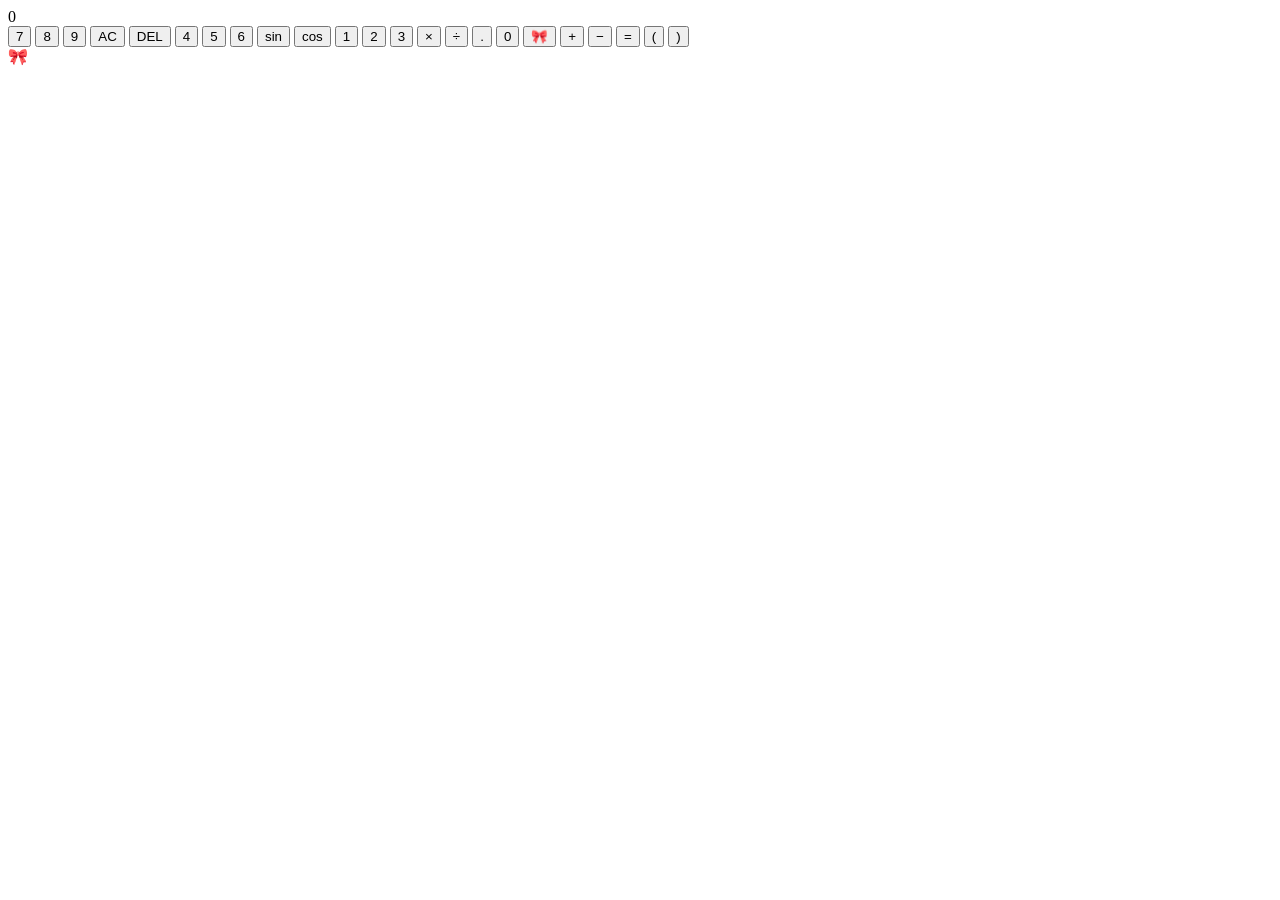
==== index.html @ 336ba1b0 "Update and rename MyCal/index.html to index.html" ====
<!DOCTYPE html>
<html lang="en">
<head>
  <meta charset="UTF-8">
  <meta name="viewport" content="width=device-width, initial-scale=1.0">
  <title>Simran Cal</title>
  <link rel="stylesheet" href="style.css">
</head>
<body>
  <div class="calculator">
    <div class="display" id="display">0</div>
    <div class="buttons">
      <button class="btn" onclick="appendNumber('7')">7</button>
      <button class="btn" onclick="appendNumber('8')">8</button>
      <button class="btn" onclick="appendNumber('9')">9</button>
      <button class="clear" onclick="clearDisplay()">AC</button>
      <button class="clear" onclick="deleteLast()">DEL</button>

      <button class="btn" onclick="appendNumber('4')">4</button>
      <button class="btn" onclick="appendNumber('5')">5</button>
      <button class="btn" onclick="appendNumber('6')">6</button>
      <button class="opt" onclick="addTrig('sin')">sin</button>
      <button class="opt" onclick="addTrig('cos')">cos</button>

      <button class="btn" onclick="appendNumber('1')">1</button>
      <button class="btn" onclick="appendNumber('2')">2</button>
      <button class="btn" onclick="appendNumber('3')">3</button>
      <button class="opt" onclick="appendOperator('*')">×</button>
      <button class="opt" onclick="appendOperator('/')">÷</button>
      
      
      <button class="opt" onclick="appendOperator('.')">.</button>
      <button class="btn" onclick="appendNumber('0')">0</button>
      <button class="btn" onclick="appendNumber('Pookie')">🎀</button>
      <button class="opt" onclick="appendOperator('+')">+</button>
      <button class="opt" onclick="appendOperator('-')">−</button>

      <button class="equals" onclick="calculateResult()">=</button>
      <button class="opt" onclick="appendBracket('(')">(</button>
      <button class="opt" onclick="appendBracket(')')">)</button>
    </div>
    <div class="bow">🎀</div>
  </div>

  <script src="script.js"></script>
</body>
</html>
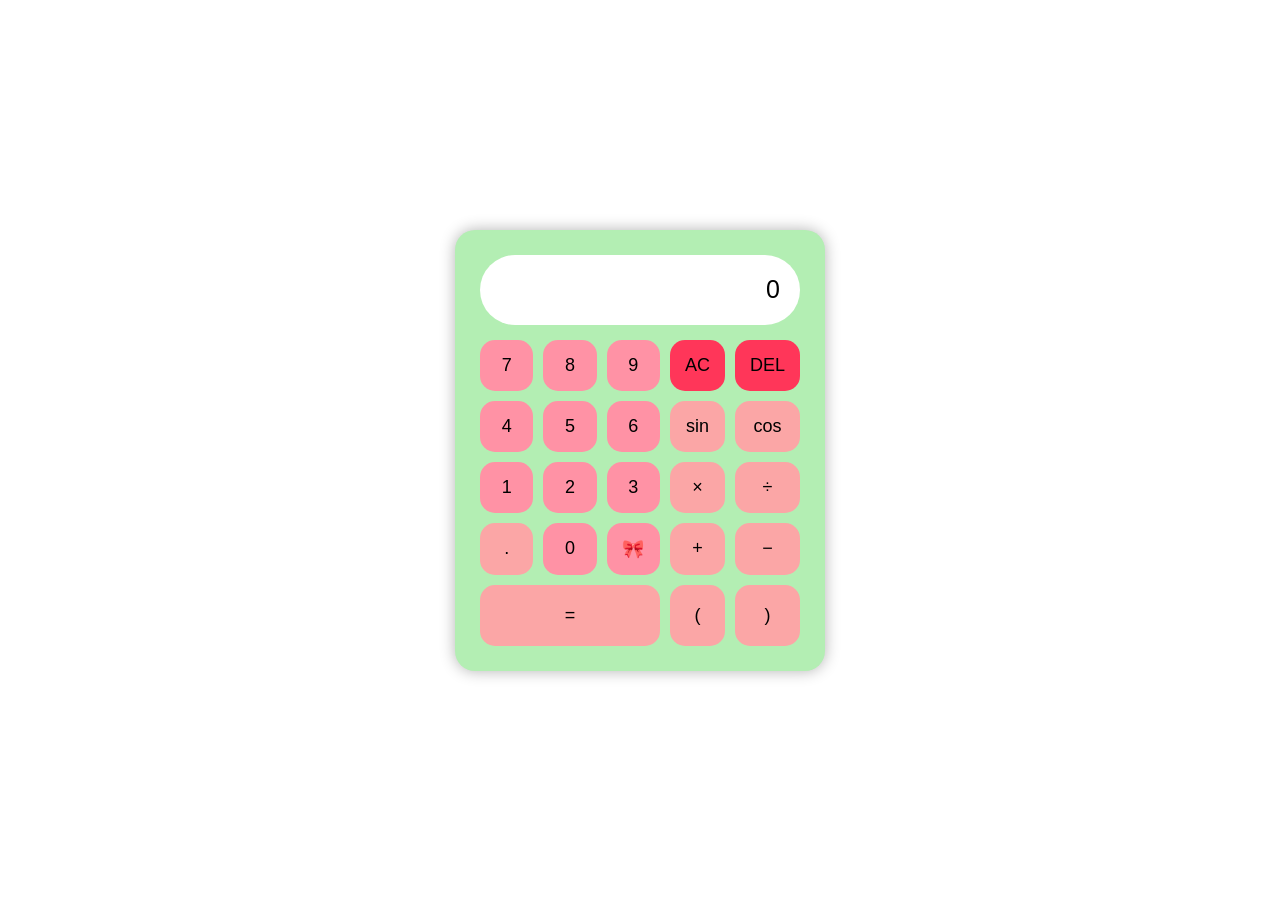
==== commit 8df87776: "Update index.html" ====
--- a/index.html
+++ b/index.html
@@ -39,7 +39,6 @@
       <button class="opt" onclick="appendBracket('(')">(</button>
       <button class="opt" onclick="appendBracket(')')">)</button>
     </div>
-    <div class="bow">🎀</div>
   </div>
 
   <script src="script.js"></script>
--- a/style.css
+++ b/style.css
@@ -0,0 +1,115 @@
+body {
+  font-family: Arial, sans-serif;
+  display: flex;
+  justify-content: center;
+  align-items: center;
+  height: 100vh;
+  margin: 0;
+  background-color: white;
+}
+
+.calculator {
+  background: #b3eeb3;
+  padding: 25px;
+  border-radius: 20px;
+  box-shadow: 0 0 15px rgba(0,0,0,0.3);
+  width: 320px;
+}
+
+.bow {
+  position: absolute;
+  top: 169px;
+  left: 556px;
+  font-size: 40px;
+  border: none;
+}
+
+.display {
+  background-color: white;
+  padding: 20px;
+  margin-bottom: 15px;
+  border-radius: 50px;
+  text-align: right;
+  font-size: 25px;
+  height: 30px;
+  overflow: hidden;
+}
+
+.buttons {
+  display: grid;
+  grid-template-columns: repeat(5, 1fr);
+  gap: 10px;
+}
+
+.btn {
+  background: #FF92A5;
+  border: none;
+  border-radius: 15px;
+  padding: 15px;
+  font-size: 18px;
+  cursor: pointer;
+  transition: background 0.2s;
+}
+.opt{
+  background: #fba6a6;
+  border: none;
+  border-radius: 15px;
+  padding: 15px;
+  font-size: 18px;
+  cursor: pointer;
+  transition: background 0.2s;
+}
+
+.opt:hover {
+  background: #FF0833;
+}
+
+.opt:active {
+  background-color: #5DF15D;
+}
+
+.btn:hover {
+  background: #FF0833;
+}
+
+.btn:active {
+  background-color: #5DF15D;
+}
+
+.clear{
+  border: none;
+  border-radius: 15px;
+  padding: 15px;
+  font-size: 18px;
+  cursor: pointer;
+  transition: background 0.2s;
+  background-color: #FF3659;
+  color: black;
+}
+.equals{
+  grid-column: span 3;
+  background: #fba6a6;
+  border: none;
+  border-radius: 15px;
+  padding: 20px;
+  font-size: 18px;
+  cursor: pointer;
+  transition: background 0.2s;
+}
+
+.equals:hover {
+  background-color: #FF0833;
+}
+
+.equals:active {
+  background-color: #5DF15D;
+}
+        
+.clear:hover {
+  background-color: #FF0833;
+}
+        
+.clear:active {
+  background-color: #5DF15D;
+}
+ 
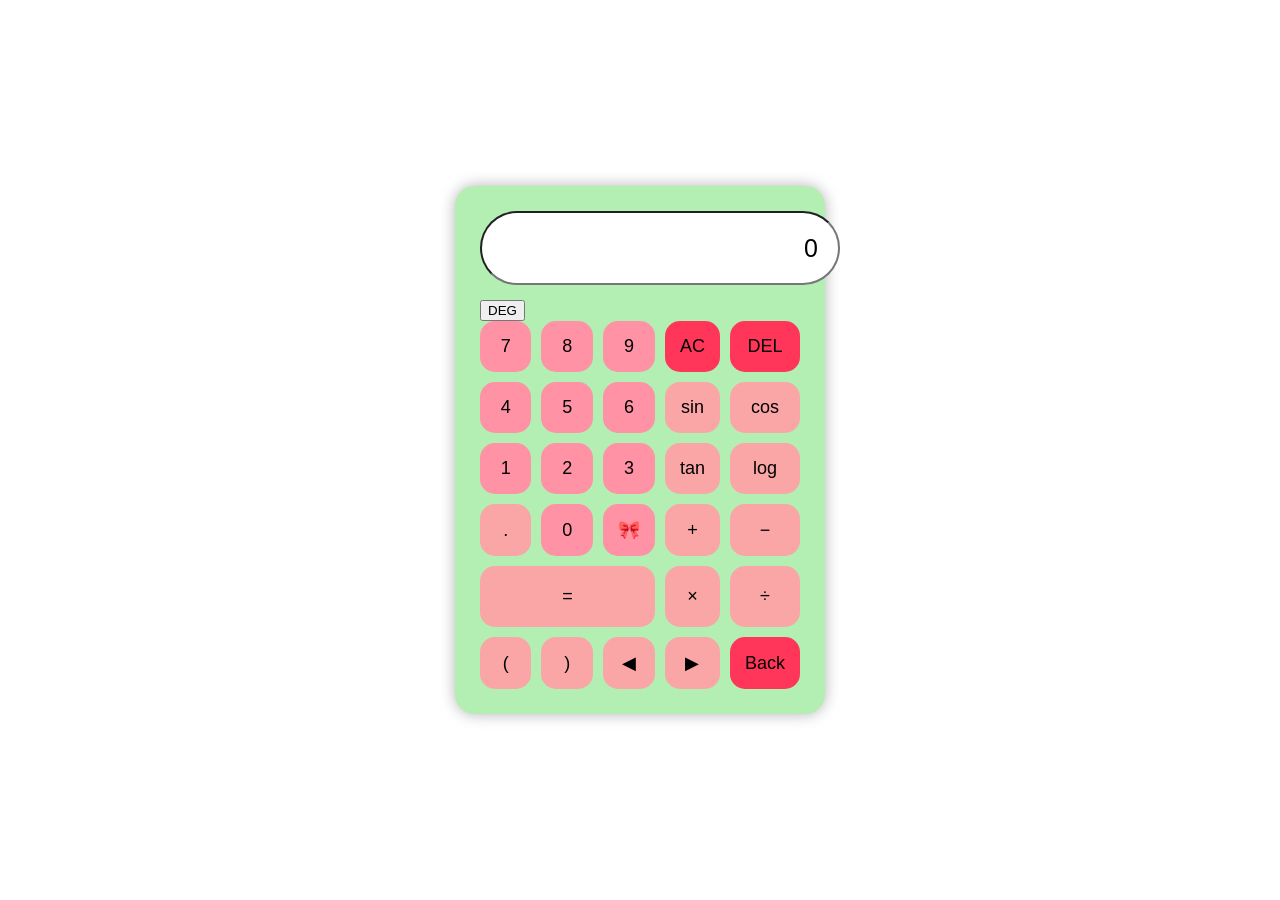
==== commit 00060a27: "Update index.html" ====
--- a/index.html
+++ b/index.html
@@ -1,14 +1,16 @@
 <!DOCTYPE html>
 <html lang="en">
 <head>
-  <meta charset="UTF-8">
-  <meta name="viewport" content="width=device-width, initial-scale=1.0">
+  <meta charset="UTF-8" />
+  <meta name="viewport" content="width=device-width, initial-scale=1.0"/>
   <title>Simran Cal</title>
-  <link rel="stylesheet" href="style.css">
+  <link rel="stylesheet" href="style.css" />
 </head>
 <body>
   <div class="calculator">
-    <div class="display" id="display">0</div>
+    <input class="display" id="display" value="0" />
+    <button class="mode-toggle" onclick="toggleMode()"><span id="mode">DEG</span></button>
+
     <div class="buttons">
       <button class="btn" onclick="appendNumber('7')">7</button>
       <button class="btn" onclick="appendNumber('8')">8</button>
@@ -19,25 +21,31 @@
       <button class="btn" onclick="appendNumber('4')">4</button>
       <button class="btn" onclick="appendNumber('5')">5</button>
       <button class="btn" onclick="appendNumber('6')">6</button>
-      <button class="opt" onclick="addTrig('sin')">sin</button>
-      <button class="opt" onclick="addTrig('cos')">cos</button>
+      <button class="opt" onclick="addFunc('sin(')">sin</button>
+      <button class="opt" onclick="addFunc('cos(')">cos</button>
 
       <button class="btn" onclick="appendNumber('1')">1</button>
       <button class="btn" onclick="appendNumber('2')">2</button>
       <button class="btn" onclick="appendNumber('3')">3</button>
-      <button class="opt" onclick="appendOperator('*')">×</button>
-      <button class="opt" onclick="appendOperator('/')">÷</button>
-      
-      
+      <button class="opt" onclick="addFunc('tan(')">tan</button>
+      <button class="opt" onclick="addFunc('log(')">log</button>
+
       <button class="opt" onclick="appendOperator('.')">.</button>
       <button class="btn" onclick="appendNumber('0')">0</button>
       <button class="btn" onclick="appendNumber('Pookie')">🎀</button>
       <button class="opt" onclick="appendOperator('+')">+</button>
-      <button class="opt" onclick="appendOperator('-')">−</button>
+      <button class="opt" onclick="appendOperator('−')">−</button>
 
       <button class="equals" onclick="calculateResult()">=</button>
+      <button class="opt" onclick="appendOperator('×')">×</button>
+      <button class="opt" onclick="appendOperator('/')">÷</button>
+      
       <button class="opt" onclick="appendBracket('(')">(</button>
       <button class="opt" onclick="appendBracket(')')">)</button>
+      <button class="opt" onclick="moveCursor(-1)">◀</button>
+      <button class="opt" onclick="moveCursor(1)">▶</button>
+    <button class="clear" onclick="restoreLast()">Back</button>
+
     </div>
   </div>
 
--- a/style.css
+++ b/style.css
@@ -14,14 +14,6 @@
   border-radius: 20px;
   box-shadow: 0 0 15px rgba(0,0,0,0.3);
   width: 320px;
-}
-
-.bow {
-  position: absolute;
-  top: 169px;
-  left: 556px;
-  font-size: 40px;
-  border: none;
 }
 
 .display {
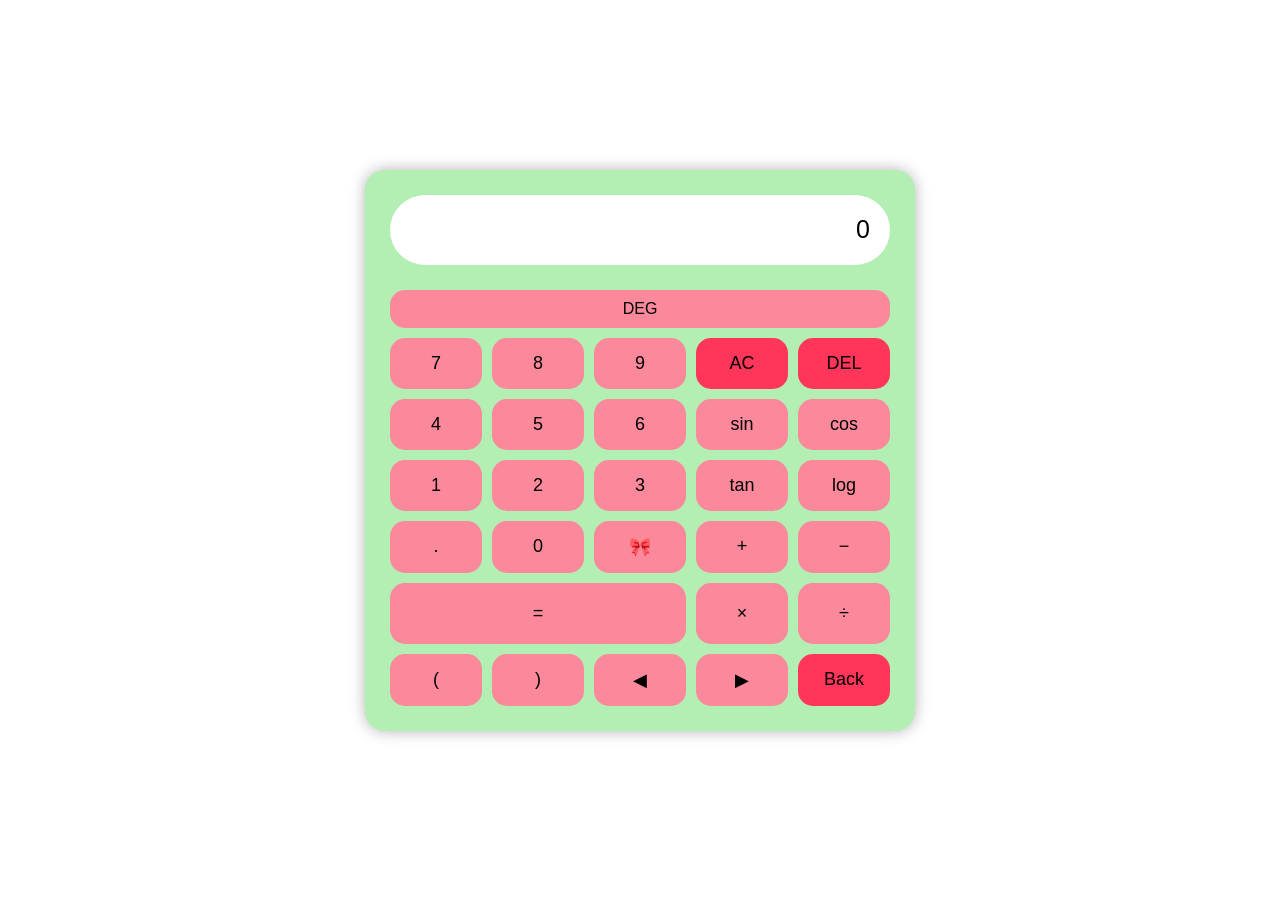
==== commit 335d872a: "Update index.html" ====
--- a/index.html
+++ b/index.html
@@ -8,7 +8,7 @@
 </head>
 <body>
   <div class="calculator">
-    <input class="display" id="display" value="0" />
+    <input class="display" id="display" value="0" readonly />
     <button class="mode-toggle" onclick="toggleMode()"><span id="mode">DEG</span></button>
 
     <div class="buttons">
--- a/style.css
+++ b/style.css
@@ -13,7 +13,8 @@
   padding: 25px;
   border-radius: 20px;
   box-shadow: 0 0 15px rgba(0,0,0,0.3);
-  width: 320px;
+  width: 500px;
+  position: relative;
 }
 
 .display {
@@ -25,6 +26,9 @@
   font-size: 25px;
   height: 30px;
   overflow: hidden;
+  border: none;
+  outline: none;
+  width: 460px;
 }
 
 .buttons {
@@ -34,16 +38,7 @@
 }
 
 .btn {
-  background: #FF92A5;
-  border: none;
-  border-radius: 15px;
-  padding: 15px;
-  font-size: 18px;
-  cursor: pointer;
-  transition: background 0.2s;
-}
-.opt{
-  background: #fba6a6;
+  background: #fc889b;
   border: none;
   border-radius: 15px;
   padding: 15px;
@@ -52,35 +47,30 @@
   transition: background 0.2s;
 }
 
-.opt:hover {
-  background: #FF0833;
-}
-
-.opt:active {
-  background-color: #5DF15D;
-}
-
-.btn:hover {
-  background: #FF0833;
-}
-
-.btn:active {
-  background-color: #5DF15D;
-}
-
-.clear{
+.opt {
+  background: #fc889b;
   border: none;
   border-radius: 15px;
   padding: 15px;
   font-size: 18px;
   cursor: pointer;
   transition: background 0.2s;
+}
+
+.clear {
+  border: none;
+  border-radius: 15px;
+  padding: 15px;
+  font-size: 18px;
+  cursor: pointer;
   background-color: #FF3659;
   color: black;
+  transition: background 0.2s;
 }
-.equals{
+
+.equals {
   grid-column: span 3;
-  background: #fba6a6;
+  background: #fc889b;
   border: none;
   border-radius: 15px;
   padding: 20px;
@@ -89,19 +79,28 @@
   transition: background 0.2s;
 }
 
+.btn:hover,
+.opt:hover,
+.clear:hover,
 .equals:hover {
-  background-color: #FF0833;
+  background: #FF0833;
 }
 
+.btn:active,
+.opt:active,
+.clear:active,
 .equals:active {
   background-color: #5DF15D;
 }
-        
-.clear:hover {
-  background-color: #FF0833;
+
+.mode-toggle {
+  background-color: #fc889b;
+  border: none;
+  padding: 10px 15px;
+  margin-bottom: 10px;
+  border-radius: 15px;
+  font-size: 16px;
+  cursor: pointer;
+  width: 100%;
+  margin-top: 10px;
 }
-        
-.clear:active {
-  background-color: #5DF15D;
-}
- 
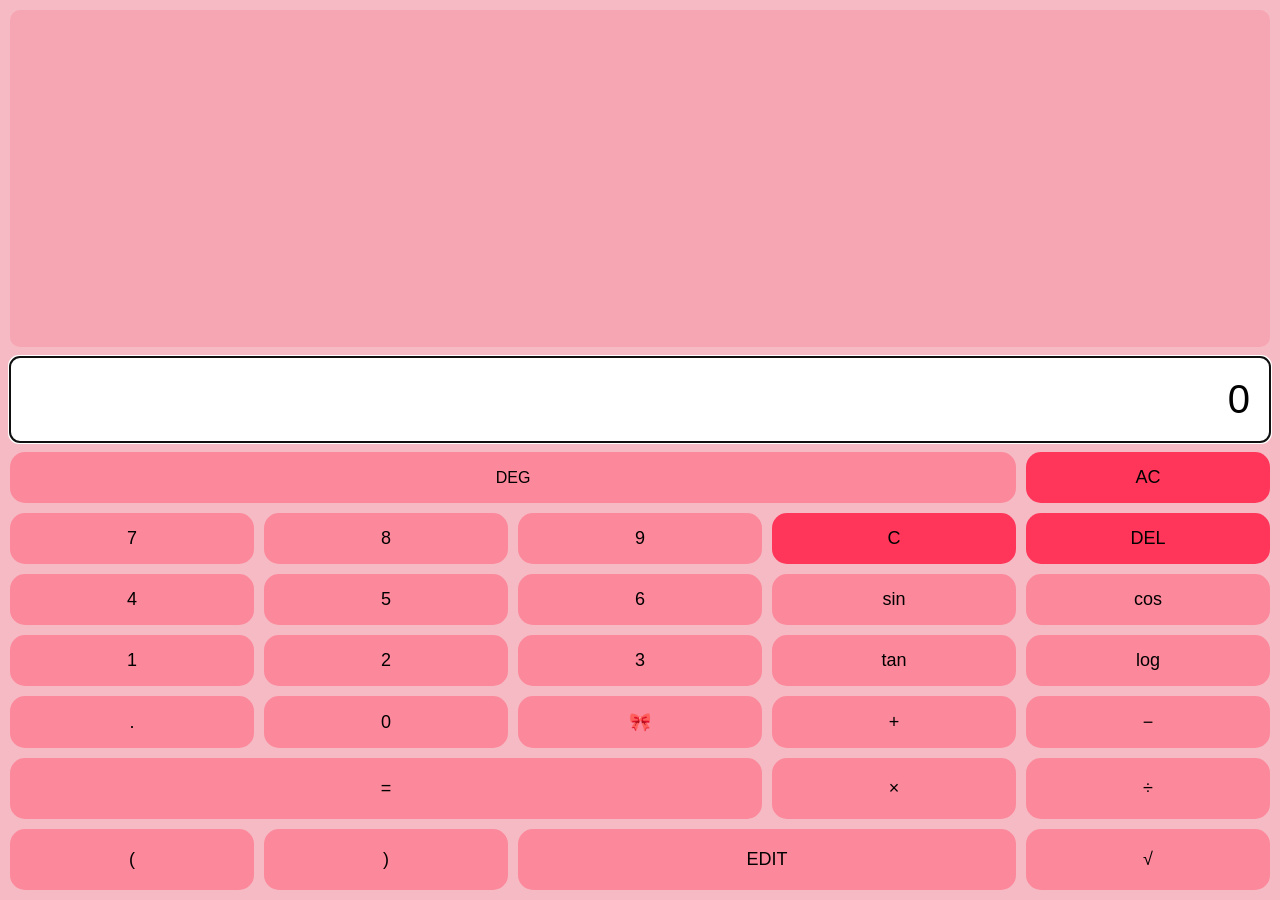
==== commit 8ad15207: "Add files via upload" ====
--- a/index.html
+++ b/index.html
@@ -2,50 +2,69 @@
 <html lang="en">
 <head>
   <meta charset="UTF-8" />
-  <meta name="viewport" content="width=device-width, initial-scale=1.0"/>
-  <title>Simran Cal</title>
+  <meta name="viewport" content="width=device-width, initial-scale=1.0" />
+  <title>SiCal</title>
   <link rel="stylesheet" href="style.css" />
 </head>
-<body>
-  <div class="calculator">
-    <input class="display" id="display" value="0" readonly />
-    <button class="mode-toggle" onclick="toggleMode()"><span id="mode">DEG</span></button>
+<body> 
+  <div class="container">
+    <div id="card" class="flip-card">
+      
+      <div class="face front">
+      <div class="calculator">
+    <div id="history" class="history-display"></div>
+    <input id="display" class="display" value="0" tabindex="0" autofocus inputmode="none" />
+    
+    <div class="buttons">
+      <button class="mode-toggle" onclick="toggleMode()"><span id="mode">DEG</span></button>
+      <button class="clear" onclick="clearDisplay()">AC</button>
 
-    <div class="buttons">
       <button class="btn" onclick="appendNumber('7')">7</button>
       <button class="btn" onclick="appendNumber('8')">8</button>
       <button class="btn" onclick="appendNumber('9')">9</button>
-      <button class="clear" onclick="clearDisplay()">AC</button>
+      <button class="clear" onclick="clearCurrent()">C</button>
       <button class="clear" onclick="deleteLast()">DEL</button>
 
       <button class="btn" onclick="appendNumber('4')">4</button>
       <button class="btn" onclick="appendNumber('5')">5</button>
       <button class="btn" onclick="appendNumber('6')">6</button>
-      <button class="opt" onclick="addFunc('sin(')">sin</button>
-      <button class="opt" onclick="addFunc('cos(')">cos</button>
-
+      <button class="opt" onclick="addFunc('sin')">sin</button>
+      <button class="opt" onclick="addFunc('cos')">cos</button>
+      
+      
       <button class="btn" onclick="appendNumber('1')">1</button>
       <button class="btn" onclick="appendNumber('2')">2</button>
       <button class="btn" onclick="appendNumber('3')">3</button>
-      <button class="opt" onclick="addFunc('tan(')">tan</button>
-      <button class="opt" onclick="addFunc('log(')">log</button>
+      <button class="opt" onclick="addFunc('tan')">tan</button>
+      <button class="opt" onclick="addFunc('log')">log</button>
 
       <button class="opt" onclick="appendOperator('.')">.</button>
       <button class="btn" onclick="appendNumber('0')">0</button>
-      <button class="btn" onclick="appendNumber('Pookie')">🎀</button>
+      <button class="btn" onclick="flipCard()">🎀</button>
       <button class="opt" onclick="appendOperator('+')">+</button>
       <button class="opt" onclick="appendOperator('−')">−</button>
 
       <button class="equals" onclick="calculateResult()">=</button>
       <button class="opt" onclick="appendOperator('×')">×</button>
-      <button class="opt" onclick="appendOperator('/')">÷</button>
-      
+      <button class="opt" onclick="appendOperator('÷')">÷</button>
+
       <button class="opt" onclick="appendBracket('(')">(</button>
       <button class="opt" onclick="appendBracket(')')">)</button>
-      <button class="opt" onclick="moveCursor(-1)">◀</button>
-      <button class="opt" onclick="moveCursor(1)">▶</button>
-    <button class="clear" onclick="restoreLast()">Back</button>
+      <button class="edit" onclick="editFromHistory()">EDIT</button>
+      <button class="opt" onclick="addFunc('√')">√</button>
+    </div>
+  </div>
+</div>
+    
+      <div class="face back">
+        <div style="color:white; text-align:center; font-size:1.5em; margin-top: 30%;">
+          Scientific Calculator<br><br>🚧 Under Construction 🚧
+          <br><br>
+          <button onclick="flipCard()" style=" background-color: #b3eeb3; color: white; font-size:1.0em; margin-top: 20px; padding: 10px 20px;">🎀</button>
+        </div>
+      </div>
 
+      
     </div>
   </div>
 
--- a/style.css
+++ b/style.css
@@ -1,106 +1,152 @@
-body {
-  font-family: Arial, sans-serif;
-  display: flex;
-  justify-content: center;
-  align-items: center;
-  height: 100vh;
-  margin: 0;
-  background-color: white;
+ html, body {
+      height: 100%; width: 100%; margin: 0; padding: 0;
+      display: flex; justify-content: center; align-items: center;
+      background: white; font-family: Arial, sans-serif;
+    }
+    .container {
+      perspective: 1200px;
+      width: 100vw;
+      height: 100vh;
+    }
+    .flip-card {
+      width: 100%;
+      height: 100%;
+      position: relative;
+      transition: transform 0.8s;
+      transform-style: preserve-3d;
+    }
+    .flip-card .face {
+      position: absolute;
+      width: 100%;
+      height: 100%;
+      backface-visibility: hidden;
+    }
+    .flip-card .front {
+      z-index: 2;
+    }
+    .flip-card .back {
+      background: #fc889b;
+      transform: rotateY(180deg);
+      color: white;
+      display: flex;
+      justify-content: center;
+      align-items: center;
+      flex-direction: column;
+    }
+    .flip-card.flipped {
+      transform: rotateY(180deg);
+    }
+    .calculator {
+      background: #f6bac4;
+      width: 100vw;
+      height: 100vh;
+      display: flex;
+      flex-direction: column;
+      padding: 10px;
+      box-sizing: border-box;
+    }
+    .history-display {
+      background: #f6a6b3;
+      padding: 8px 12px;
+      border-radius: 10px;
+      font-size: 14px;
+      border: none;
+      outline: none;
+      overflow-y: auto;
+      flex-grow: 1;
+      white-space: pre-wrap;
+      margin-bottom: 10px;
+      display: flex;
+      flex-direction: column;
+      justify-content: flex-end; /* aligns items at the bottom */
+    }
+    .history-line {
+      padding: 4px;
+      border-bottom: 1px solid #ccc;
+      cursor: pointer;
+    }
+    .history-line:last-child {
+      border-bottom: none;
+    }
+    .history-line.selected {
+  background-color: #f77d91;
+  font-weight: bold;
 }
 
-.calculator {
-  background: #b3eeb3;
-  padding: 25px;
-  border-radius: 20px;
-  box-shadow: 0 0 15px rgba(0,0,0,0.3);
-  width: 500px;
-  position: relative;
-}
-
-.display {
-  background-color: white;
-  padding: 20px;
-  margin-bottom: 15px;
-  border-radius: 50px;
-  text-align: right;
-  font-size: 25px;
-  height: 30px;
-  overflow: hidden;
-  border: none;
-  outline: none;
-  width: 460px;
-}
-
-.buttons {
-  display: grid;
-  grid-template-columns: repeat(5, 1fr);
-  gap: 10px;
-}
-
-.btn {
-  background: #fc889b;
-  border: none;
-  border-radius: 15px;
-  padding: 15px;
-  font-size: 18px;
-  cursor: pointer;
-  transition: background 0.2s;
-}
-
-.opt {
-  background: #fc889b;
-  border: none;
-  border-radius: 15px;
-  padding: 15px;
-  font-size: 18px;
-  cursor: pointer;
-  transition: background 0.2s;
-}
-
-.clear {
-  border: none;
-  border-radius: 15px;
-  padding: 15px;
-  font-size: 18px;
-  cursor: pointer;
-  background-color: #FF3659;
-  color: black;
-  transition: background 0.2s;
-}
-
-.equals {
-  grid-column: span 3;
-  background: #fc889b;
-  border: none;
-  border-radius: 15px;
-  padding: 20px;
-  font-size: 18px;
-  cursor: pointer;
-  transition: background 0.2s;
-}
-
-.btn:hover,
-.opt:hover,
-.clear:hover,
-.equals:hover {
-  background: #FF0833;
-}
-
-.btn:active,
-.opt:active,
-.clear:active,
-.equals:active {
-  background-color: #5DF15D;
-}
-
-.mode-toggle {
-  background-color: #fc889b;
-  border: none;
-  padding: 10px 15px;
-  margin-bottom: 10px;
-  border-radius: 15px;
-  font-size: 16px;
-  cursor: pointer;
-  width: 100%;
-  margin-top: 10px;
-}
+    .display {
+      background: white;
+      font-size: 2.5em;
+      text-align: right;
+      padding: 20px;
+      border: none;
+      margin-bottom: 10px;
+      -webkit-user-modify: read-write-plaintext-only;
+      caret-color: black;
+      flex-shrink: 0;
+      border-radius: 10px;
+    }
+    .mode-toggle {
+      background: #fc889b;
+      padding: 10px;
+      width: 100%;
+      font-size: 16px;
+      border: none;
+      border-radius: 15px;
+      flex-shrink: 0;
+      grid-column: span 4;
+      
+    }
+   
+    .buttons {
+      display: grid;
+      grid-template-columns: repeat(5, 1fr);
+      gap: 10px;
+      flex-shrink: 0;
+    }
+    button {
+      padding: 20px;
+      font-size: 1.5em;
+      border: none;
+      border-radius: 10px;
+    }
+    .btn, .opt, .clear, .equals, .edit {
+      border: none;
+      border-radius: 15px;
+      font-size: 18px;
+      cursor: pointer;
+      transition: background 0.2s;
+    }
+    .btn, .opt {
+      background: #fc889b;
+      padding: 15px;
+    }
+    .clear {
+      background: #FF3659;
+      padding: 15px;
+      color: black;
+    }
+    .equals {
+      background: #fc889b;
+      padding: 20px;
+      grid-column: span 3;
+    }
+    .edit{
+      background: #fc889b;
+      grid-column: span 2;
+    }
+    .btn:hover, .opt:hover, .clear:hover, .equals:hover, .mode-toggle:hover, .edit:hover {
+      background: #FF0833;
+    }
+    .edit:active, .btn:active, .opt:active, .clear:active, .equals:active, .mode-toggle:active {
+      background: #5DF15D;
+    }
+    @media (max-width: 480px) {
+      .btn, .opt, .clear, .equals {
+        padding: 12px;
+        font-size: 16px;
+      }
+      .display {
+        font-size: 22px;
+        padding: 15px;
+      }
+    }
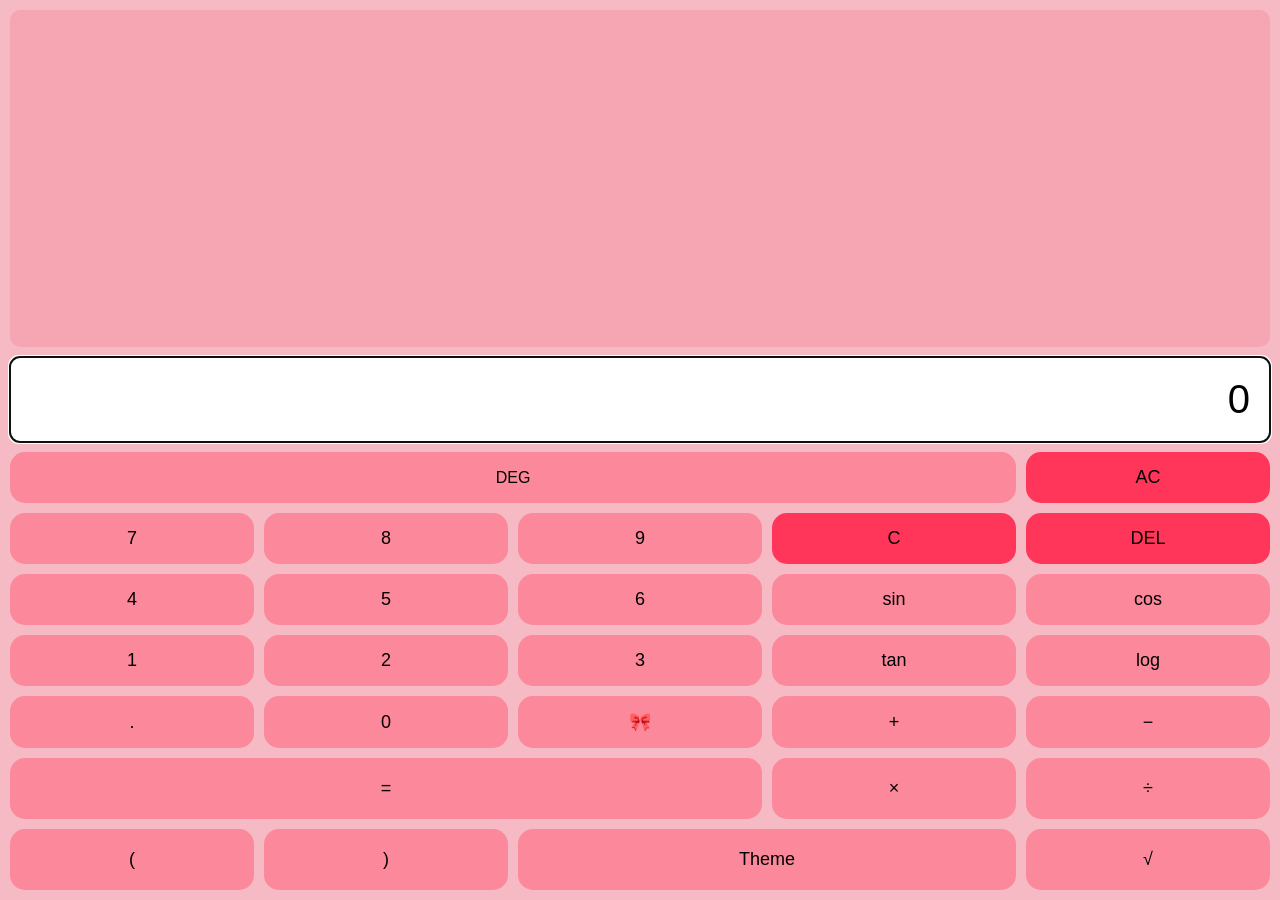
==== commit 0a1cb960: "Update index.html" ====
--- a/index.html
+++ b/index.html
@@ -12,12 +12,13 @@
       
       <div class="face front">
       <div class="calculator">
-    <div id="history" class="history-display"></div>
+    <div id="history" class="history-display">
+    </div>
     <input id="display" class="display" value="0" tabindex="0" autofocus inputmode="none" />
     
     <div class="buttons">
       <button class="mode-toggle" onclick="toggleMode()"><span id="mode">DEG</span></button>
-      <button class="clear" onclick="clearDisplay()">AC</button>
+      <button class="clear" onclick="clearAll()">AC</button>
 
       <button class="btn" onclick="appendNumber('7')">7</button>
       <button class="btn" onclick="appendNumber('8')">8</button>
@@ -50,7 +51,7 @@
 
       <button class="opt" onclick="appendBracket('(')">(</button>
       <button class="opt" onclick="appendBracket(')')">)</button>
-      <button class="edit" onclick="editFromHistory()">EDIT</button>
+      <button class="edit" onclick="changeTheme()" class="mode-toggle">Theme</button>
       <button class="opt" onclick="addFunc('√')">√</button>
     </div>
   </div>
@@ -67,7 +68,7 @@
       
     </div>
   </div>
-
   <script src="script.js"></script>
 </body>
 </html>
+
